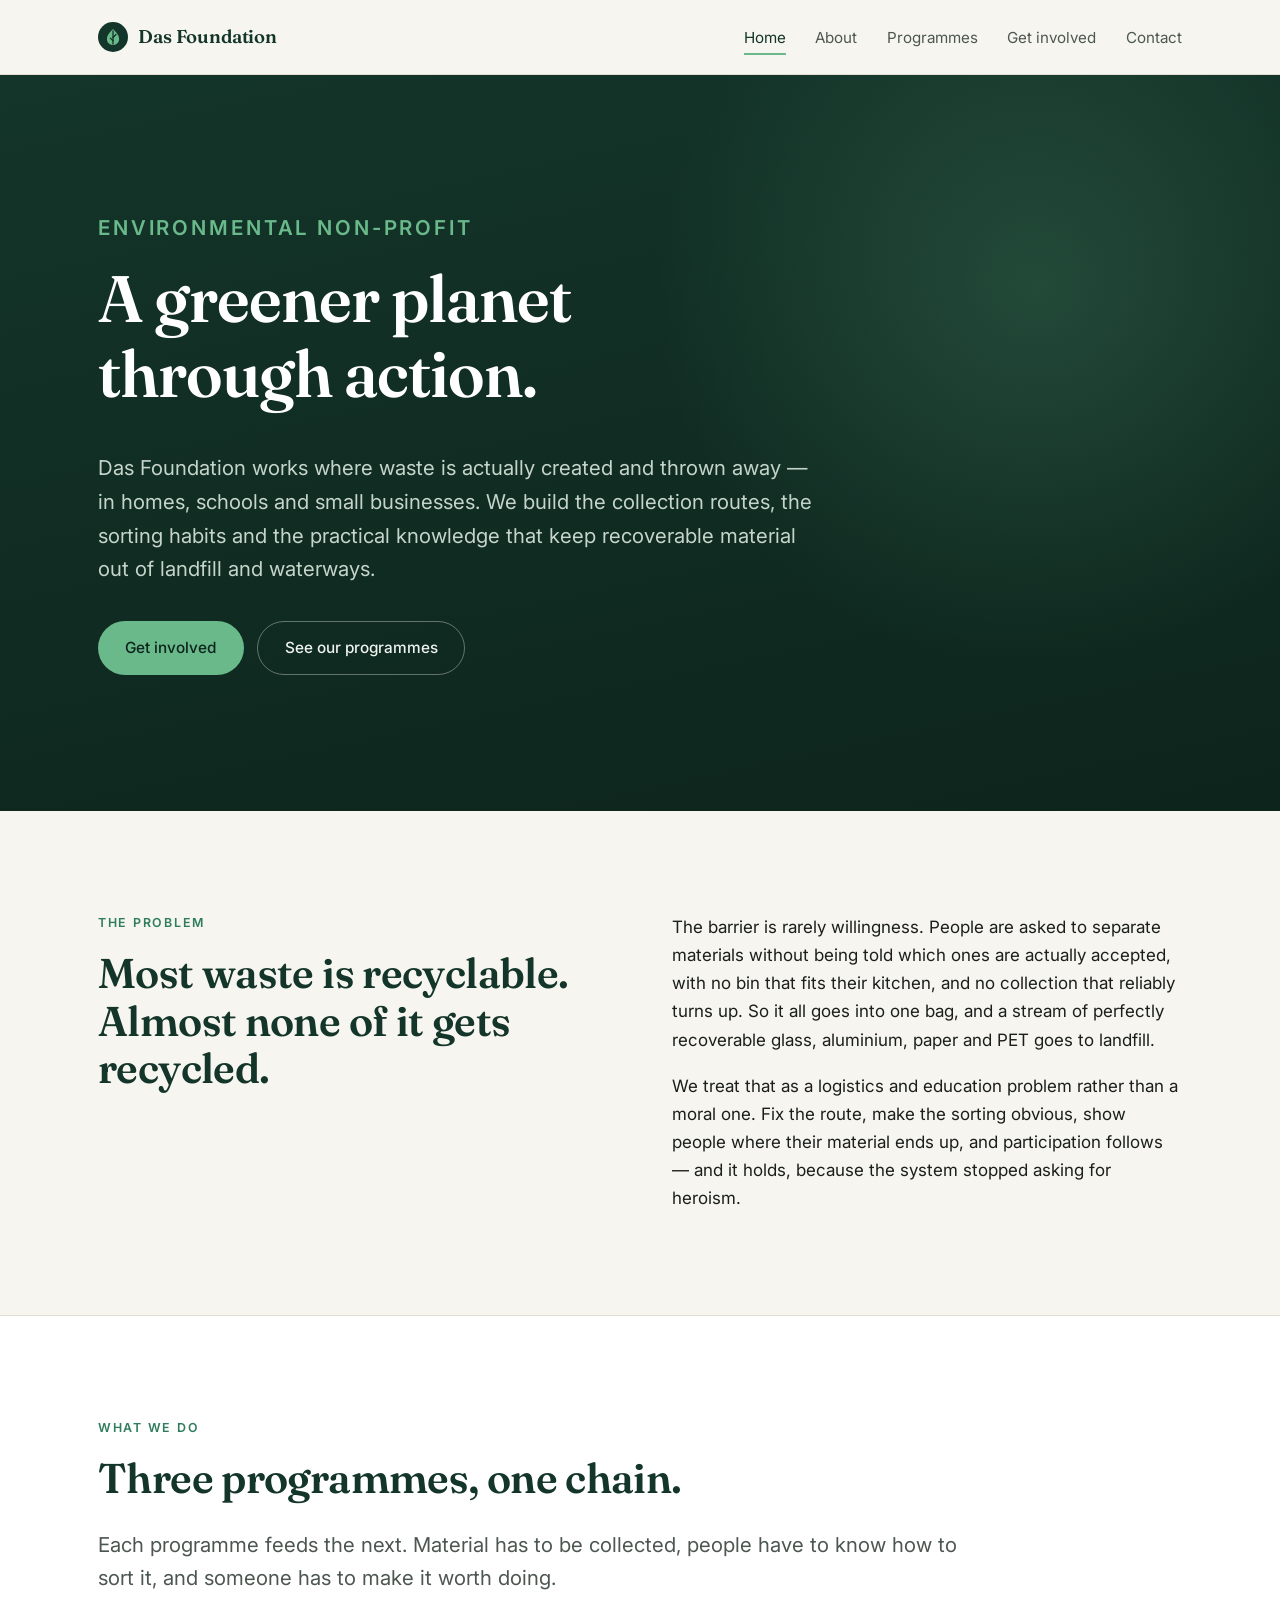
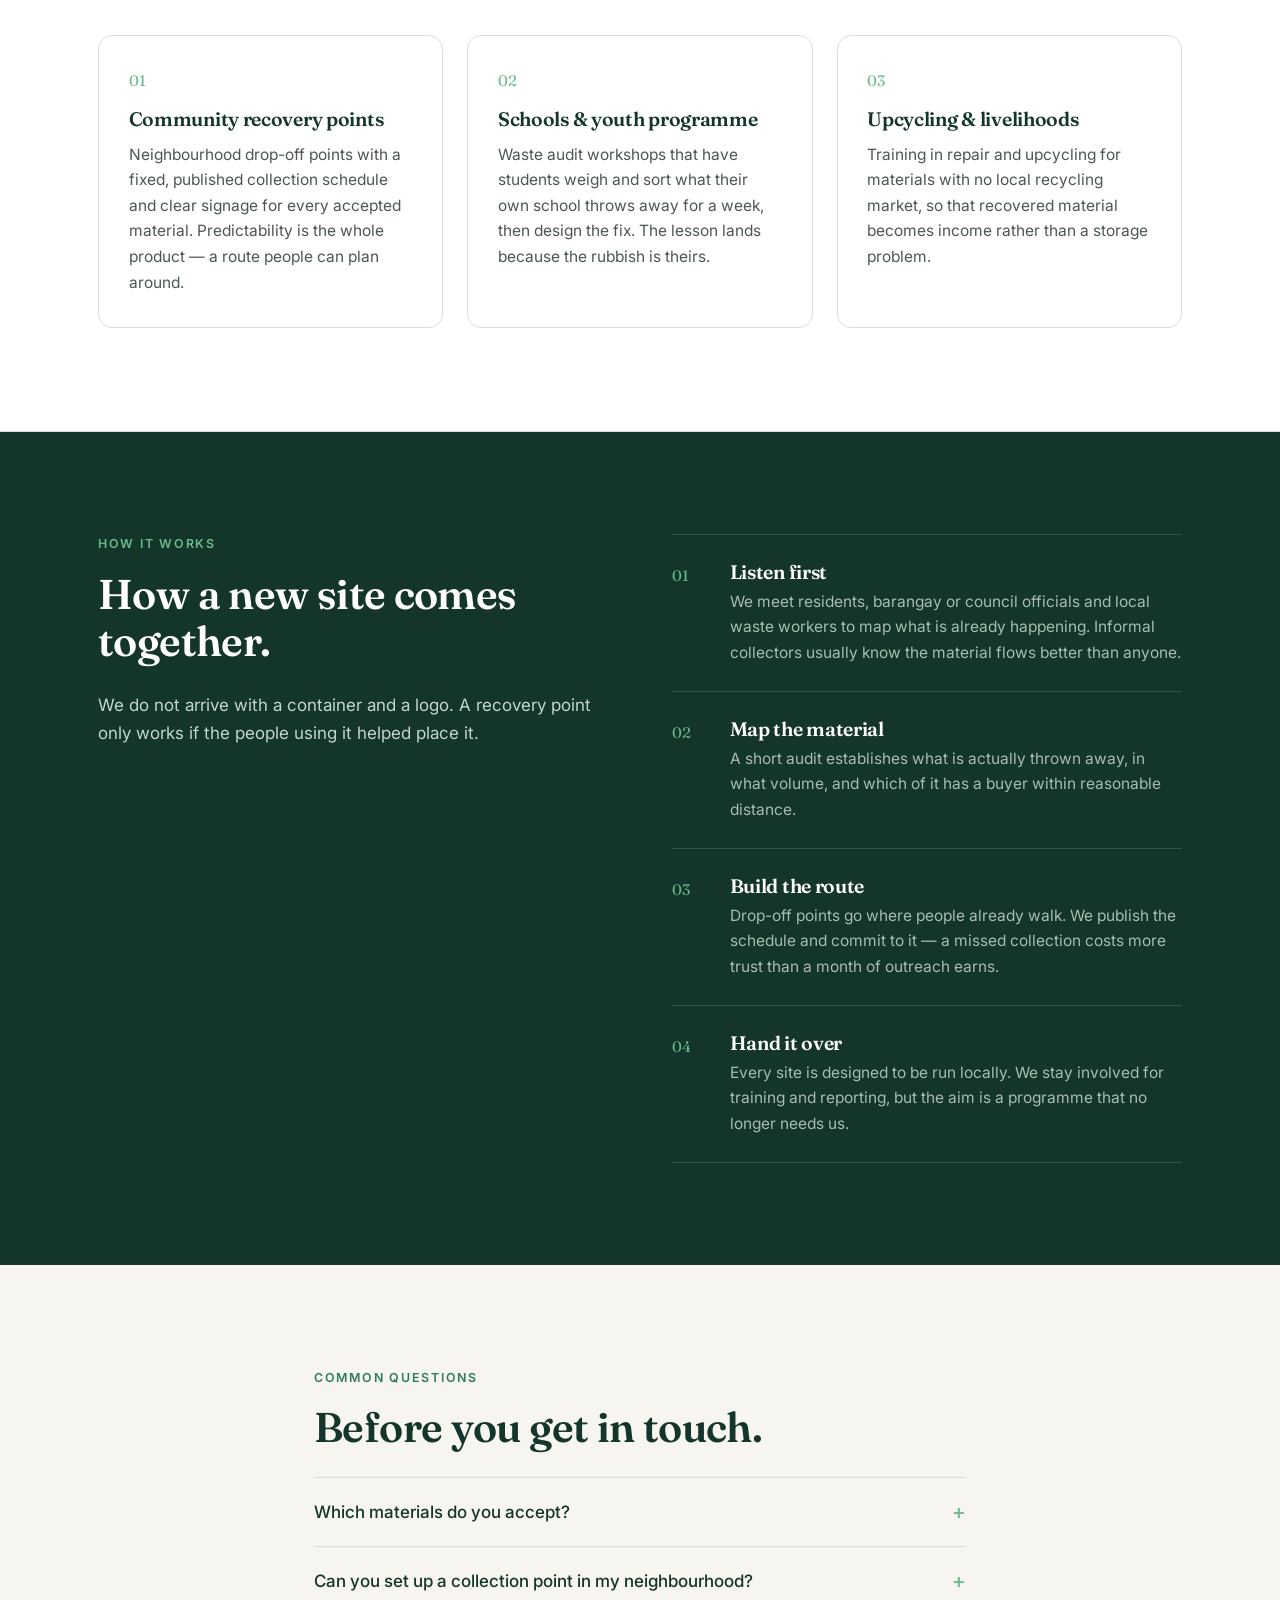
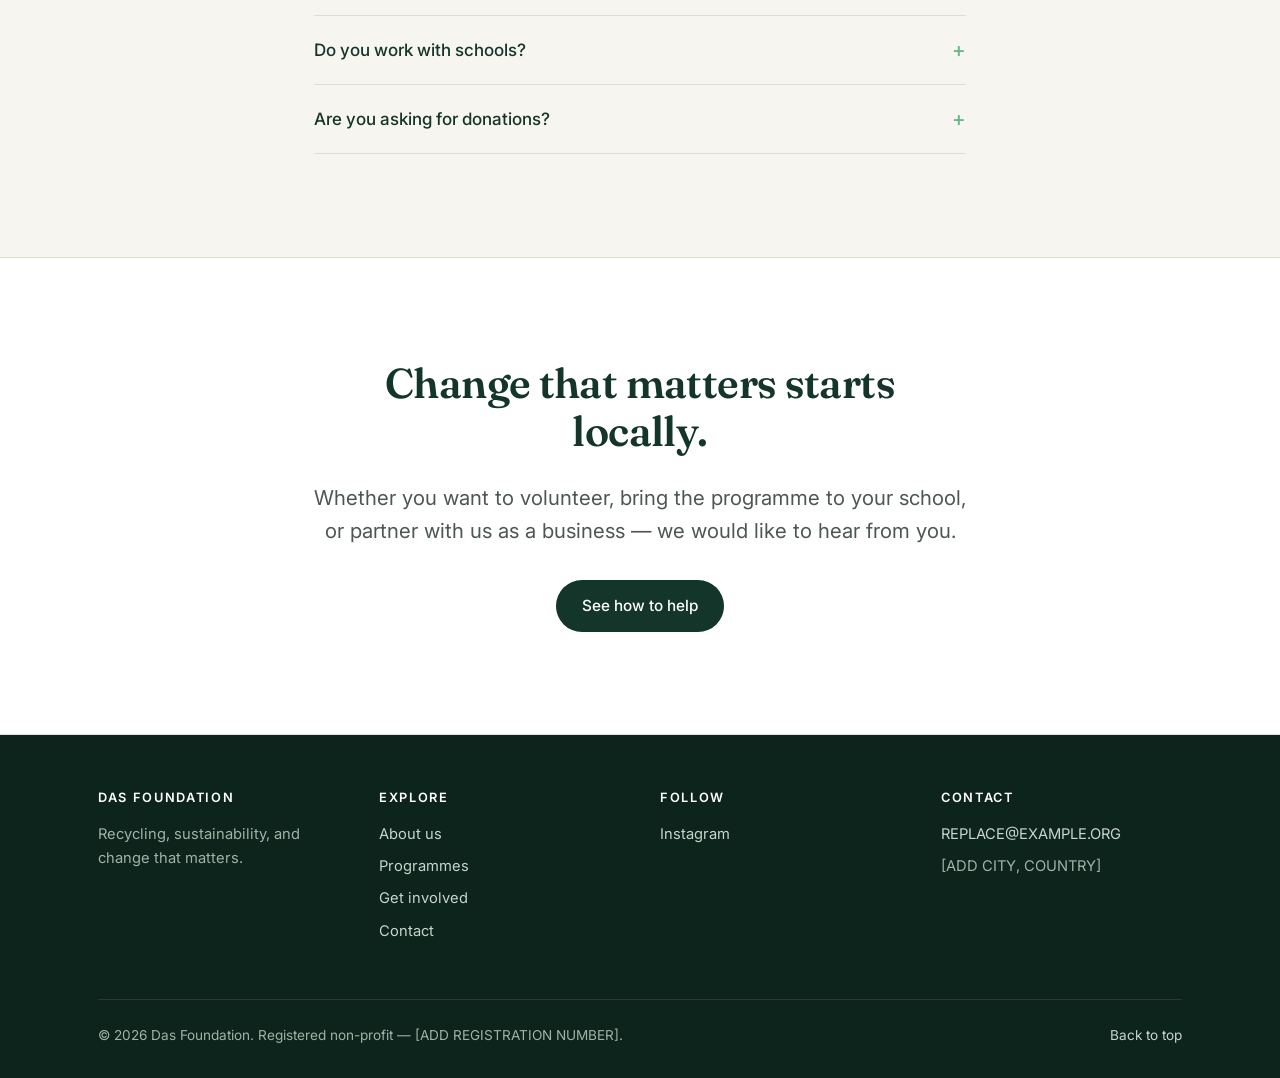
==== index.html @ bc440ded "Add Das Foundation website Static site (no build step) for the Das Foundation environmental non-prof" ====
<!DOCTYPE html>
<html lang="en">
<head>
<meta charset="utf-8">
<meta name="viewport" content="width=device-width, initial-scale=1">
<title>Das Foundation — A Greener Planet Through Action</title>
<meta name="description" content="Das Foundation is an environmental non-profit working on recycling, waste recovery and sustainability education — turning everyday habits into measurable environmental change.">
<link rel="preconnect" href="https://fonts.googleapis.com">
<link rel="preconnect" href="https://fonts.gstatic.com" crossorigin>
<link href="https://fonts.googleapis.com/css2?family=Fraunces:opsz,wght@9..144,500;9..144,600&family=Inter:wght@400;500;600&display=swap" rel="stylesheet">
<link rel="stylesheet" href="styles.css">
<link rel="icon" href="assets/mark.svg" type="image/svg+xml">
<meta property="og:title" content="Das Foundation — A Greener Planet Through Action">
<meta property="og:description" content="Recycling, sustainability, and change that matters.">
<meta property="og:type" content="website">
</head>
<body>

<a class="skip-link" href="#main">Skip to content</a>

<header class="site-header">
  <div class="wrap">
    <a class="brand" href="index.html">
      <img class="mark" src="assets/mark.svg" alt="" width="30" height="30">
      Das Foundation
    </a>
    <button class="nav-toggle" aria-expanded="false" aria-controls="site-nav">Menu</button>
    <nav class="site-nav" id="site-nav" aria-label="Main">
      <ul>
        <li><a href="index.html" aria-current="page">Home</a></li>
        <li><a href="about.html">About</a></li>
        <li><a href="programmes.html">Programmes</a></li>
        <li><a href="get-involved.html">Get involved</a></li>
        <li><a href="contact.html">Contact</a></li>
      </ul>
    </nav>
  </div>
</header>

<main id="main">

  <section class="hero">
    <div class="wrap">
      <p class="eyebrow">Environmental non-profit</p>
      <h1>A greener planet through action.</h1>
      <p>Das Foundation works where waste is actually created and thrown away — in homes, schools and small businesses. We build the collection routes, the sorting habits and the practical knowledge that keep recoverable material out of landfill and waterways.</p>
      <div class="hero-actions">
        <a class="btn btn-primary" href="get-involved.html">Get involved</a>
        <a class="btn btn-ghost" href="programmes.html">See our programmes</a>
      </div>
    </div>
  </section>

  <section>
    <div class="wrap split">
      <div>
        <p class="eyebrow">The problem</p>
        <h2>Most waste is recyclable. Almost none of it gets recycled.</h2>
      </div>
      <div class="narrow">
        <p>The barrier is rarely willingness. People are asked to separate materials without being told which ones are actually accepted, with no bin that fits their kitchen, and no collection that reliably turns up. So it all goes into one bag, and a stream of perfectly recoverable glass, aluminium, paper and PET goes to landfill.</p>
        <p>We treat that as a logistics and education problem rather than a moral one. Fix the route, make the sorting obvious, show people where their material ends up, and participation follows — and it holds, because the system stopped asking for heroism.</p>
      </div>
    </div>
  </section>

  <section class="band">
    <div class="wrap">
      <p class="eyebrow">What we do</p>
      <h2>Three programmes, one chain.</h2>
      <p class="lede narrow" style="margin-bottom:2.5rem">Each programme feeds the next. Material has to be collected, people have to know how to sort it, and someone has to make it worth doing.</p>
      <div class="grid grid-3">
        <article class="card">
          <span class="num">01</span>
          <h3>Community recovery points</h3>
          <p>Neighbourhood drop-off points with a fixed, published collection schedule and clear signage for every accepted material. Predictability is the whole product — a route people can plan around.</p>
        </article>
        <article class="card">
          <span class="num">02</span>
          <h3>Schools &amp; youth programme</h3>
          <p>Waste audit workshops that have students weigh and sort what their own school throws away for a week, then design the fix. The lesson lands because the rubbish is theirs.</p>
        </article>
        <article class="card">
          <span class="num">03</span>
          <h3>Upcycling &amp; livelihoods</h3>
          <p>Training in repair and upcycling for materials with no local recycling market, so that recovered material becomes income rather than a storage problem.</p>
        </article>
      </div>
    </div>
  </section>

  <section class="band-dark">
    <div class="wrap split">
      <div>
        <p class="eyebrow">How it works</p>
        <h2>How a new site comes together.</h2>
        <p>We do not arrive with a container and a logo. A recovery point only works if the people using it helped place it.</p>
      </div>
      <ol class="steps">
        <li>
          <h3>Listen first</h3>
          <p>We meet residents, barangay or council officials and local waste workers to map what is already happening. Informal collectors usually know the material flows better than anyone.</p>
        </li>
        <li>
          <h3>Map the material</h3>
          <p>A short audit establishes what is actually thrown away, in what volume, and which of it has a buyer within reasonable distance.</p>
        </li>
        <li>
          <h3>Build the route</h3>
          <p>Drop-off points go where people already walk. We publish the schedule and commit to it — a missed collection costs more trust than a month of outreach earns.</p>
        </li>
        <li>
          <h3>Hand it over</h3>
          <p>Every site is designed to be run locally. We stay involved for training and reporting, but the aim is a programme that no longer needs us.</p>
        </li>
      </ol>
    </div>
  </section>

  <!--
    OPTIONAL IMPACT SECTION — intentionally left commented out.
    Fill in real, verified figures from your own records before publishing this block.
    Do not publish estimates or illustrative numbers as if they were measured results.

  <section>
    <div class="wrap">
      <p class="eyebrow">Our impact</p>
      <h2>Measured, not estimated.</h2>
      <div class="grid grid-3">
        <article class="card"><h3>[TONNES RECOVERED]</h3><p>[period covered]</p></article>
        <article class="card"><h3>[COLLECTION POINTS]</h3><p>[locations]</p></article>
        <article class="card"><h3>[PEOPLE REACHED]</h3><p>[programme]</p></article>
      </div>
    </div>
  </section>
  -->

  <section>
    <div class="wrap narrow">
      <p class="eyebrow">Common questions</p>
      <h2>Before you get in touch.</h2>

      <details>
        <summary>Which materials do you accept?</summary>
        <p>This varies by site, because it depends entirely on which processors operate nearby. Every recovery point publishes its own accepted-materials list on site. Contact us for the list covering your area.</p>
      </details>

      <details>
        <summary>Can you set up a collection point in my neighbourhood?</summary>
        <p>Possibly. The deciding factors are whether there is a local group willing to help run it and whether there is a processor within viable distance for the materials involved. Get in touch and we will walk through both with you.</p>
      </details>

      <details>
        <summary>Do you work with schools?</summary>
        <p>Yes — the schools programme is one of our three core strands. It runs as a waste audit followed by student-designed interventions, and we adapt it to the length of term and age group.</p>
      </details>

      <details>
        <summary>Are you asking for donations?</summary>
        <p>Not through this website. If you want to support the work, the most useful things you can offer are time, transport, storage space, or an introduction to a processor.</p>
      </details>
    </div>
  </section>

  <section class="band">
    <div class="wrap narrow" style="text-align:center">
      <h2>Change that matters starts locally.</h2>
      <p class="lede">Whether you want to volunteer, bring the programme to your school, or partner with us as a business — we would like to hear from you.</p>
      <p style="margin-top:2rem"><a class="btn btn-dark" href="get-involved.html">See how to help</a></p>
    </div>
  </section>

</main>

<footer class="site-footer">
  <div class="wrap">
    <div class="footer-grid">
      <div class="footer-brand">
        <h4>Das Foundation</h4>
        <p>Recycling, sustainability, and change that matters.</p>
      </div>
      <div>
        <h4>Explore</h4>
        <ul>
          <li><a href="about.html">About us</a></li>
          <li><a href="programmes.html">Programmes</a></li>
          <li><a href="get-involved.html">Get involved</a></li>
          <li><a href="contact.html">Contact</a></li>
        </ul>
      </div>
      <div>
        <h4>Follow</h4>
        <ul>
          <li><a href="https://www.instagram.com/manilai.ngo/" rel="me noopener" target="_blank">Instagram</a></li>
        </ul>
      </div>
      <div>
        <h4>Contact</h4>
        <ul>
          <!-- TODO: replace with your real public contact address and office location. -->
          <li><a href="mailto:REPLACE@EXAMPLE.ORG">REPLACE@EXAMPLE.ORG</a></li>
          <li>[ADD CITY, COUNTRY]</li>
        </ul>
      </div>
    </div>
    <div class="footer-bottom">
      <!-- TODO: add your registration number / charity number and the jurisdiction you are registered in. -->
      <span>&copy; <span data-year>2026</span> Das Foundation. Registered non-profit — [ADD REGISTRATION NUMBER].</span>
      <span><a href="#main">Back to top</a></span>
    </div>
  </div>
</footer>

<script src="main.js"></script>
</body>
</html>
---- styles.css ----
/* Das Foundation — stylesheet */

:root {
  --forest:      #14352a;
  --forest-deep: #0d241c;
  --leaf:        #2f7d5d;
  --sprout:      #6ab98b;
  --sand:        #f7f5ef;
  --paper:       #ffffff;
  --ink:         #1a1f1c;
  --ink-soft:    #4d5751;
  --rule:        #e2ddd2;
  --max:         1180px;
  --pad:         clamp(1.25rem, 5vw, 3rem);
}

*, *::before, *::after { box-sizing: border-box; }

html { scroll-behavior: smooth; }

body {
  margin: 0;
  background: var(--sand);
  color: var(--ink);
  font-family: "Inter", -apple-system, BlinkMacSystemFont, "Segoe UI", Roboto, Helvetica, Arial, sans-serif;
  font-size: 17px;
  line-height: 1.65;
  -webkit-font-smoothing: antialiased;
}

h1, h2, h3, h4 {
  font-family: "Fraunces", Georgia, "Times New Roman", serif;
  font-weight: 600;
  line-height: 1.15;
  letter-spacing: -0.015em;
  margin: 0 0 0.6em;
  color: var(--forest);
}

h1 { font-size: clamp(2.4rem, 6vw, 4.1rem); }
h2 { font-size: clamp(1.8rem, 3.6vw, 2.6rem); }
h3 { font-size: 1.22rem; }

p { margin: 0 0 1.1em; }
p:last-child { margin-bottom: 0; }

a { color: var(--leaf); text-decoration-thickness: 1px; text-underline-offset: 3px; }
a:hover { color: var(--forest); }

img { max-width: 100%; display: block; }

.wrap {
  max-width: var(--max);
  margin-inline: auto;
  padding-inline: var(--pad);
}

.narrow { max-width: 68ch; }

.skip-link {
  position: absolute;
  left: -9999px;
  top: 0;
  background: var(--forest);
  color: #fff;
  padding: 0.7rem 1.1rem;
  z-index: 100;
}

.skip-link:focus { left: 0; }

/* ---------- header ---------- */

.site-header {
  position: sticky;
  top: 0;
  z-index: 50;
  background: rgba(247, 245, 239, 0.92);
  backdrop-filter: blur(10px);
  border-bottom: 1px solid var(--rule);
}

.site-header .wrap {
  display: flex;
  align-items: center;
  justify-content: space-between;
  gap: 1.5rem;
  min-height: 74px;
  position: relative;
}

.brand {
  display: flex;
  align-items: center;
  gap: 0.65rem;
  font-family: "Fraunces", Georgia, serif;
  font-size: 1.16rem;
  font-weight: 600;
  color: var(--forest);
  text-decoration: none;
  letter-spacing: -0.01em;
}

.brand .mark { width: 30px; height: 30px; flex: none; }

.nav-toggle {
  display: none;
  background: none;
  border: 1px solid var(--rule);
  border-radius: 7px;
  padding: 0.45rem 0.7rem;
  font: inherit;
  font-size: 0.9rem;
  color: var(--forest);
  cursor: pointer;
}

.site-nav ul {
  display: flex;
  align-items: center;
  gap: 1.85rem;
  list-style: none;
  margin: 0;
  padding: 0;
}

.site-nav a {
  color: var(--ink-soft);
  text-decoration: none;
  font-size: 0.95rem;
  padding-block: 0.4rem;
  border-bottom: 2px solid transparent;
}

.site-nav a:hover { color: var(--forest); }
.site-nav a[aria-current="page"] { color: var(--forest); border-bottom-color: var(--sprout); }

/* ---------- sections ---------- */

section { padding-block: clamp(3.5rem, 8vw, 6.5rem); }

.eyebrow {
  font-family: "Inter", sans-serif;
  font-size: 0.775rem;
  font-weight: 600;
  letter-spacing: 0.14em;
  text-transform: uppercase;
  color: var(--leaf);
  margin-bottom: 1rem;
}

.lede { font-size: clamp(1.06rem, 1.9vw, 1.28rem); color: var(--ink-soft); }

/* ---------- hero ---------- */

.hero {
  background: linear-gradient(168deg, var(--forest) 0%, var(--forest-deep) 100%);
  color: #eef3ef;
  padding-block: clamp(4.5rem, 11vw, 8.5rem);
  position: relative;
  overflow: hidden;
}

.hero::after {
  content: "";
  position: absolute;
  right: -12%;
  top: -25%;
  width: 62%;
  aspect-ratio: 1;
  background: radial-gradient(circle, rgba(106,185,139,0.20), transparent 68%);
  pointer-events: none;
}

.hero h1 { color: #fff; max-width: 15ch; position: relative; }
.hero .eyebrow { color: var(--sprout); }
.hero p { color: #c6d5cb; max-width: 56ch; font-size: clamp(1.06rem, 1.9vw, 1.28rem); position: relative; }

.hero-actions { display: flex; flex-wrap: wrap; gap: 0.85rem; margin-top: 2.2rem; position: relative; }

.page-head {
  background: var(--forest);
  color: #c6d5cb;
  padding-block: clamp(3rem, 7vw, 5rem);
}

.page-head h1 { color: #fff; font-size: clamp(2.1rem, 4.6vw, 3.2rem); }
.page-head .eyebrow { color: var(--sprout); }
.page-head p { color: #c6d5cb; max-width: 60ch; }

/* ---------- buttons ---------- */

.btn {
  display: inline-block;
  padding: 0.82rem 1.65rem;
  border-radius: 999px;
  font-size: 0.96rem;
  font-weight: 500;
  text-decoration: none;
  border: 1px solid transparent;
  cursor: pointer;
  transition: transform 0.15s ease, background-color 0.15s ease, color 0.15s ease;
}

.btn:hover { transform: translateY(-1px); }
.btn-primary { background: var(--sprout); color: var(--forest-deep); }
.btn-primary:hover { background: #85cca3; color: var(--forest-deep); }
.btn-ghost { border-color: rgba(255,255,255,0.35); color: #eef3ef; }
.btn-ghost:hover { background: rgba(255,255,255,0.1); color: #fff; }
.btn-dark { background: var(--forest); color: #fff; border: none; font-family: inherit; }
.btn-dark:hover { background: var(--leaf); color: #fff; }
.btn-outline { border-color: var(--forest); color: var(--forest); }
.btn-outline:hover { background: var(--forest); color: #fff; }

/* ---------- grids & cards ---------- */

.grid { display: grid; gap: 1.5rem; }
.grid-2 { grid-template-columns: repeat(auto-fit, minmax(300px, 1fr)); }
.grid-3 { grid-template-columns: repeat(auto-fit, minmax(272px, 1fr)); }

.card {
  background: var(--paper);
  border: 1px solid var(--rule);
  border-radius: 14px;
  padding: 2rem 1.85rem;
}

.card .num {
  font-family: "Fraunces", Georgia, serif;
  font-size: 0.95rem;
  color: var(--sprout);
  display: block;
  margin-bottom: 0.9rem;
}

.card p { color: var(--ink-soft); font-size: 0.97rem; }

.split { display: grid; gap: clamp(2rem, 5vw, 4rem); grid-template-columns: repeat(auto-fit, minmax(320px, 1fr)); align-items: start; }

.narrow h3 { margin-top: 2rem; }
.narrow h3:first-child { margin-top: 0; }

.narrow ul { margin: 0 0 1.1em; padding-left: 1.15rem; color: var(--ink-soft); }
.narrow ul li { margin-bottom: 0.55rem; padding-left: 0.25rem; }
.narrow ul li::marker { color: var(--sprout); }
.narrow ul.steps { padding-left: 0; color: inherit; }

.band { background: var(--paper); border-block: 1px solid var(--rule); }
.band-dark { background: var(--forest); color: #c6d5cb; }
.band-dark h2, .band-dark h3 { color: #fff; }
.band-dark .eyebrow { color: var(--sprout); }
.band-dark .lede { color: #c6d5cb; }

/* ---------- steps ---------- */

.steps { list-style: none; margin: 0; padding: 0; counter-reset: step; }

.steps li {
  counter-increment: step;
  padding: 1.6rem 0 1.6rem 3.6rem;
  border-top: 1px solid var(--rule);
  position: relative;
}

.steps li:last-child { border-bottom: 1px solid var(--rule); }

.steps li::before {
  content: counter(step, decimal-leading-zero);
  position: absolute;
  left: 0;
  top: 1.75rem;
  font-family: "Fraunces", Georgia, serif;
  font-size: 0.95rem;
  color: var(--sprout);
}

.steps h3 { margin-bottom: 0.35rem; }
.steps p { color: var(--ink-soft); font-size: 0.97rem; }

.band-dark .steps li { border-color: rgba(255,255,255,0.14); }
.band-dark .steps p { color: #a9bcb0; }

/* ---------- faq ---------- */

details {
  border-top: 1px solid var(--rule);
  padding: 1.25rem 0;
}

details:last-of-type { border-bottom: 1px solid var(--rule); }

summary {
  cursor: pointer;
  font-weight: 500;
  color: var(--forest);
  list-style: none;
  display: flex;
  justify-content: space-between;
  gap: 1rem;
  align-items: center;
}

summary::-webkit-details-marker { display: none; }
summary::after { content: "+"; color: var(--sprout); font-size: 1.3rem; line-height: 1; }
details[open] summary::after { content: "–"; }
details p { margin-top: 0.9rem; color: var(--ink-soft); font-size: 0.97rem; max-width: 72ch; }

/* ---------- form ---------- */

.field { display: block; margin-bottom: 1.15rem; }
.field span { display: block; font-size: 0.87rem; font-weight: 500; margin-bottom: 0.4rem; color: var(--forest); }

.field input, .field select, .field textarea {
  width: 100%;
  padding: 0.72rem 0.9rem;
  border: 1px solid var(--rule);
  border-radius: 9px;
  background: var(--paper);
  font: inherit;
  font-size: 0.96rem;
  color: var(--ink);
}

.field input:focus, .field select:focus, .field textarea:focus {
  outline: 2px solid var(--sprout);
  outline-offset: 1px;
  border-color: transparent;
}

.field textarea { resize: vertical; min-height: 130px; }
.form-note { font-size: 0.85rem; color: var(--ink-soft); margin-top: 1rem; }

/* ---------- footer ---------- */

.site-footer {
  background: var(--forest-deep);
  color: #9fb3a6;
  padding-block: 3.5rem 2rem;
  font-size: 0.92rem;
}

.site-footer h4 { color: #fff; font-family: "Inter", sans-serif; font-size: 0.8rem; letter-spacing: 0.13em; text-transform: uppercase; margin-bottom: 1rem; }
.site-footer a { color: #c6d5cb; text-decoration: none; }
.site-footer a:hover { color: #fff; text-decoration: underline; }
.site-footer ul { list-style: none; margin: 0; padding: 0; }
.site-footer li { margin-bottom: 0.5rem; }

.footer-grid { display: grid; gap: 2.5rem; grid-template-columns: repeat(auto-fit, minmax(190px, 1fr)); }
.footer-brand p { max-width: 34ch; margin-top: 0.9rem; }

.footer-bottom {
  margin-top: 3rem;
  padding-top: 1.5rem;
  border-top: 1px solid rgba(255,255,255,0.11);
  display: flex;
  flex-wrap: wrap;
  gap: 1rem;
  justify-content: space-between;
  font-size: 0.85rem;
}

/* ---------- responsive ---------- */

@media (max-width: 760px) {
  .nav-toggle { display: block; }
  .site-nav {
    display: none;
    position: absolute;
    inset-inline: 0;
    top: 100%;
    background: var(--sand);
    border-bottom: 1px solid var(--rule);
    padding: 0.5rem var(--pad) 1.25rem;
  }
  .site-nav.open { display: block; }
  .site-nav ul { flex-direction: column; align-items: stretch; gap: 0; }
  .site-nav li { border-top: 1px solid var(--rule); }
  .site-nav a { display: block; padding: 0.85rem 0; }
  .site-nav a[aria-current="page"] { border-bottom: none; }
}

@media (prefers-reduced-motion: reduce) {
  html { scroll-behavior: auto; }
  .btn { transition: none; }
  .btn:hover { transform: none; }
}
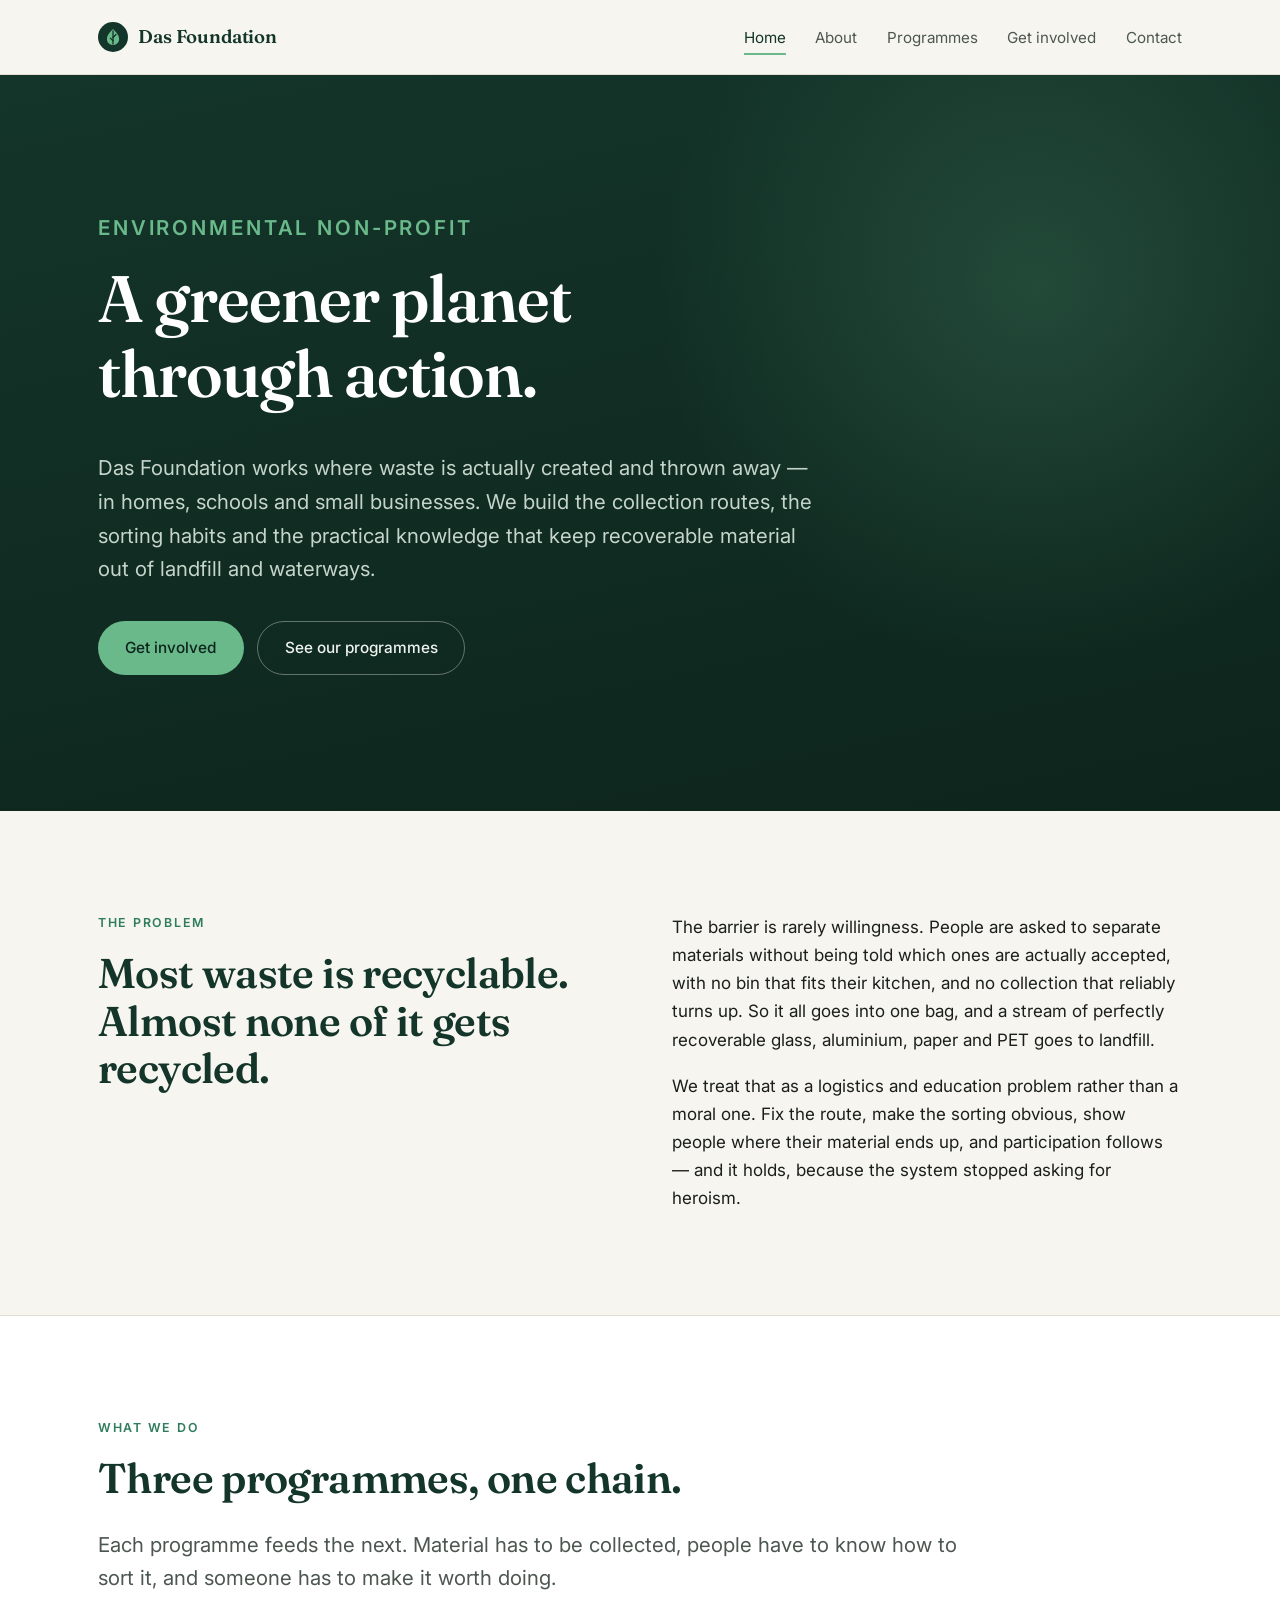
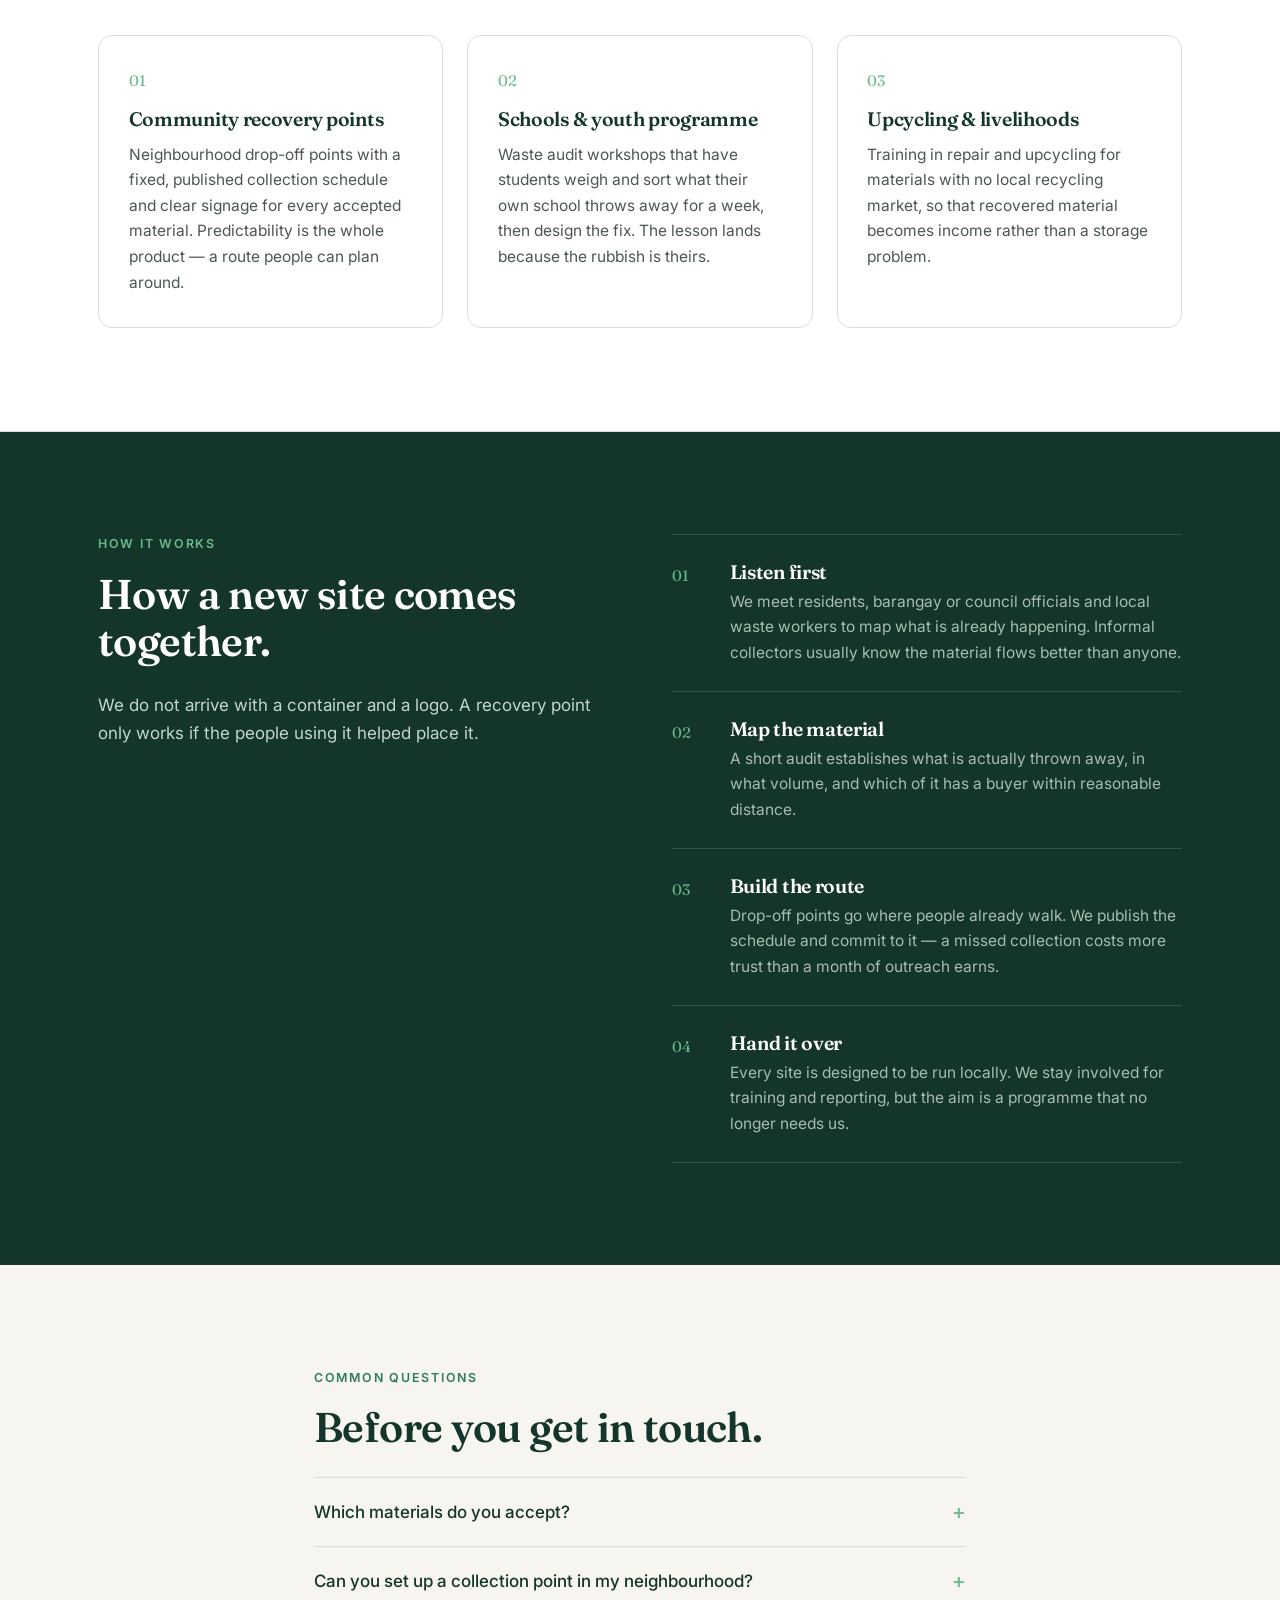
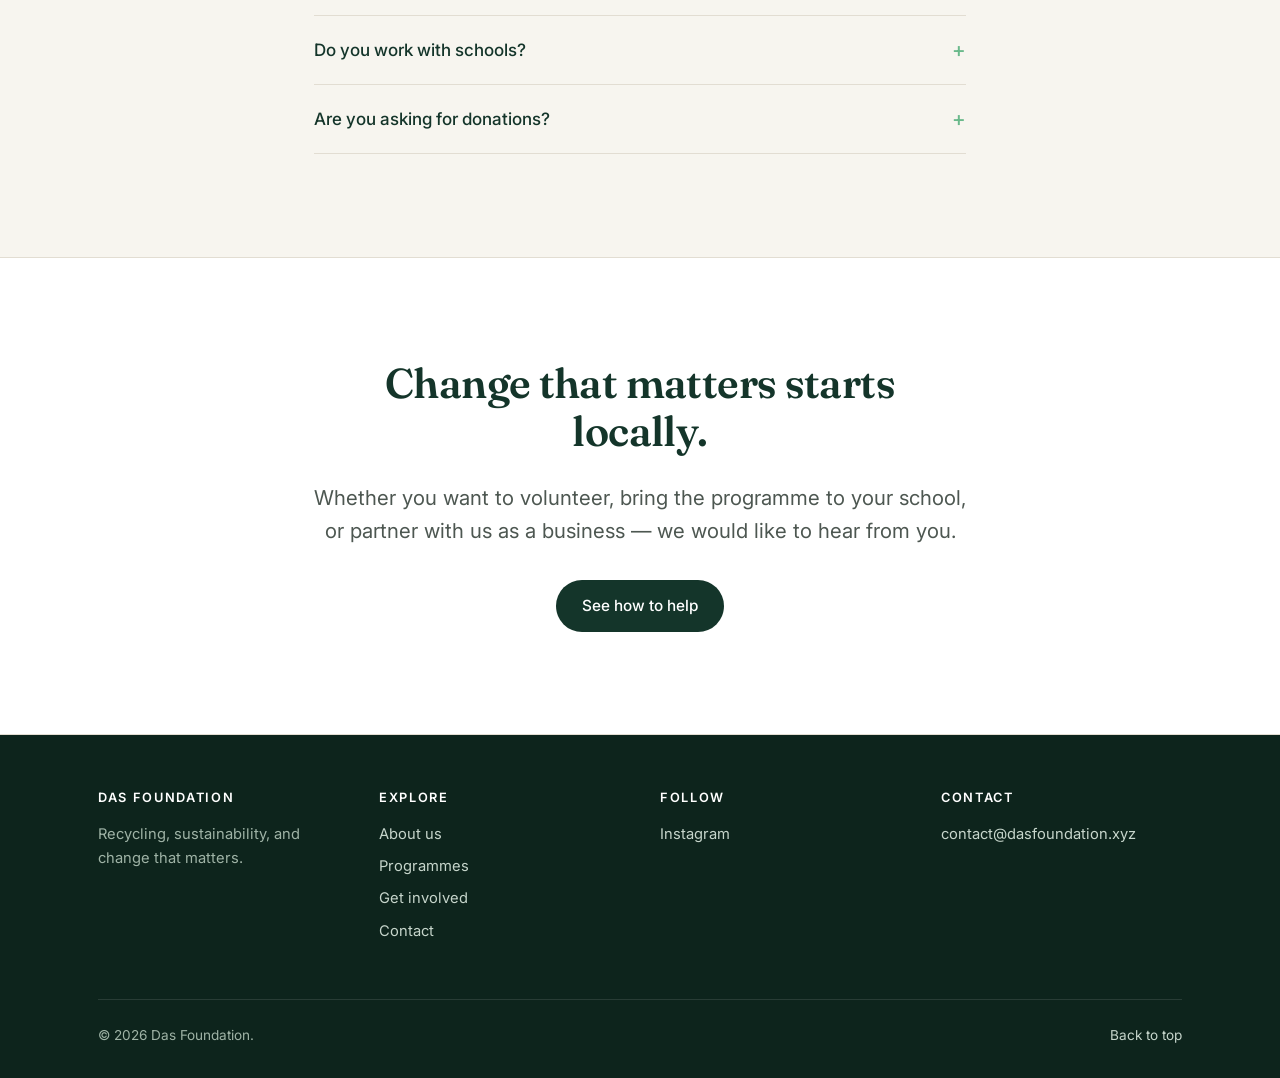
==== commit 8f6e4baf: "Add real contact details and fix Instagram links - Replace REPLACE@EXAMPLE.ORG with contact@dasfound" ====
--- a/index.html
+++ b/index.html
@@ -191,21 +191,18 @@
       <div>
         <h4>Follow</h4>
         <ul>
-          <li><a href="https://www.instagram.com/manilai.ngo/" rel="me noopener" target="_blank">Instagram</a></li>
+          <li><a href="https://www.instagram.com/_dasfoundation/" rel="me noopener" target="_blank">Instagram</a></li>
         </ul>
       </div>
       <div>
         <h4>Contact</h4>
         <ul>
-          <!-- TODO: replace with your real public contact address and office location. -->
-          <li><a href="mailto:REPLACE@EXAMPLE.ORG">REPLACE@EXAMPLE.ORG</a></li>
-          <li>[ADD CITY, COUNTRY]</li>
+          <li><a href="mailto:contact@dasfoundation.xyz">contact@dasfoundation.xyz</a></li>
         </ul>
       </div>
     </div>
     <div class="footer-bottom">
-      <!-- TODO: add your registration number / charity number and the jurisdiction you are registered in. -->
-      <span>&copy; <span data-year>2026</span> Das Foundation. Registered non-profit — [ADD REGISTRATION NUMBER].</span>
+      <span>&copy; <span data-year>2026</span> Das Foundation.</span>
       <span><a href="#main">Back to top</a></span>
     </div>
   </div>
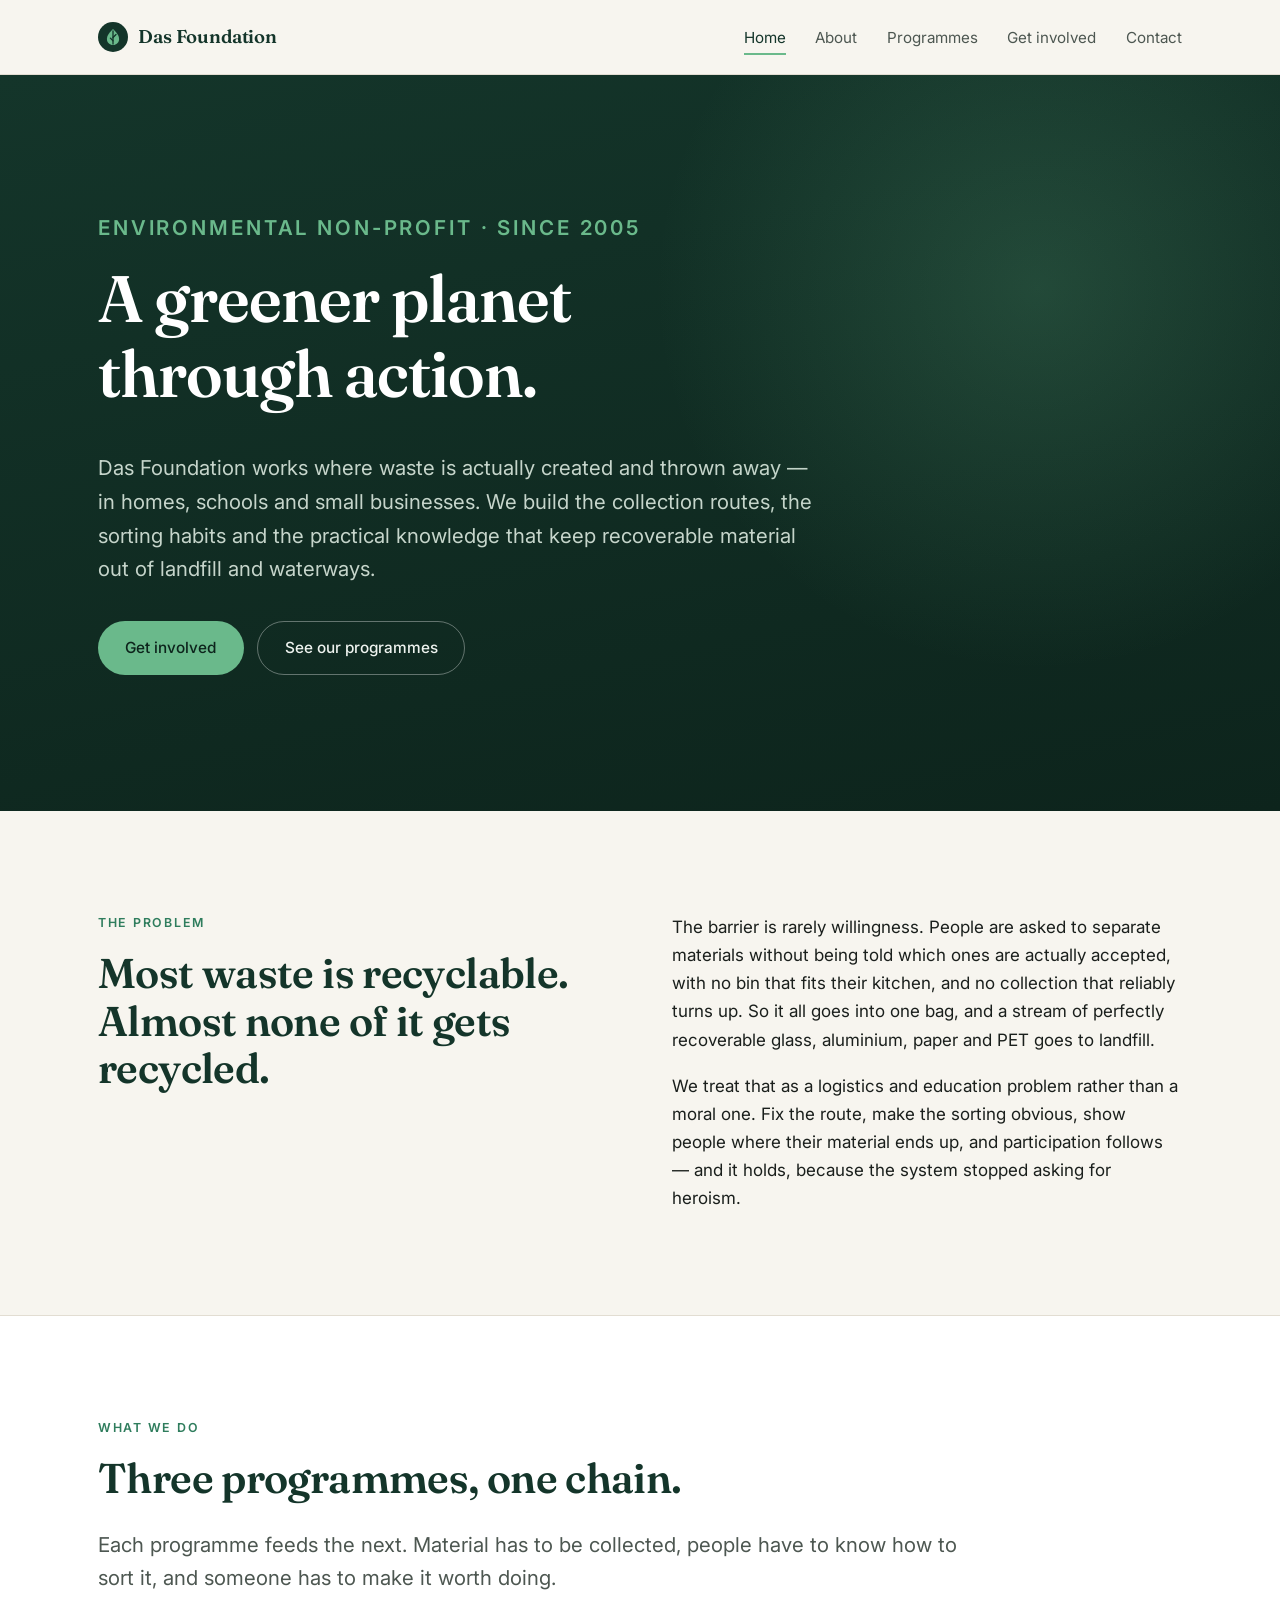
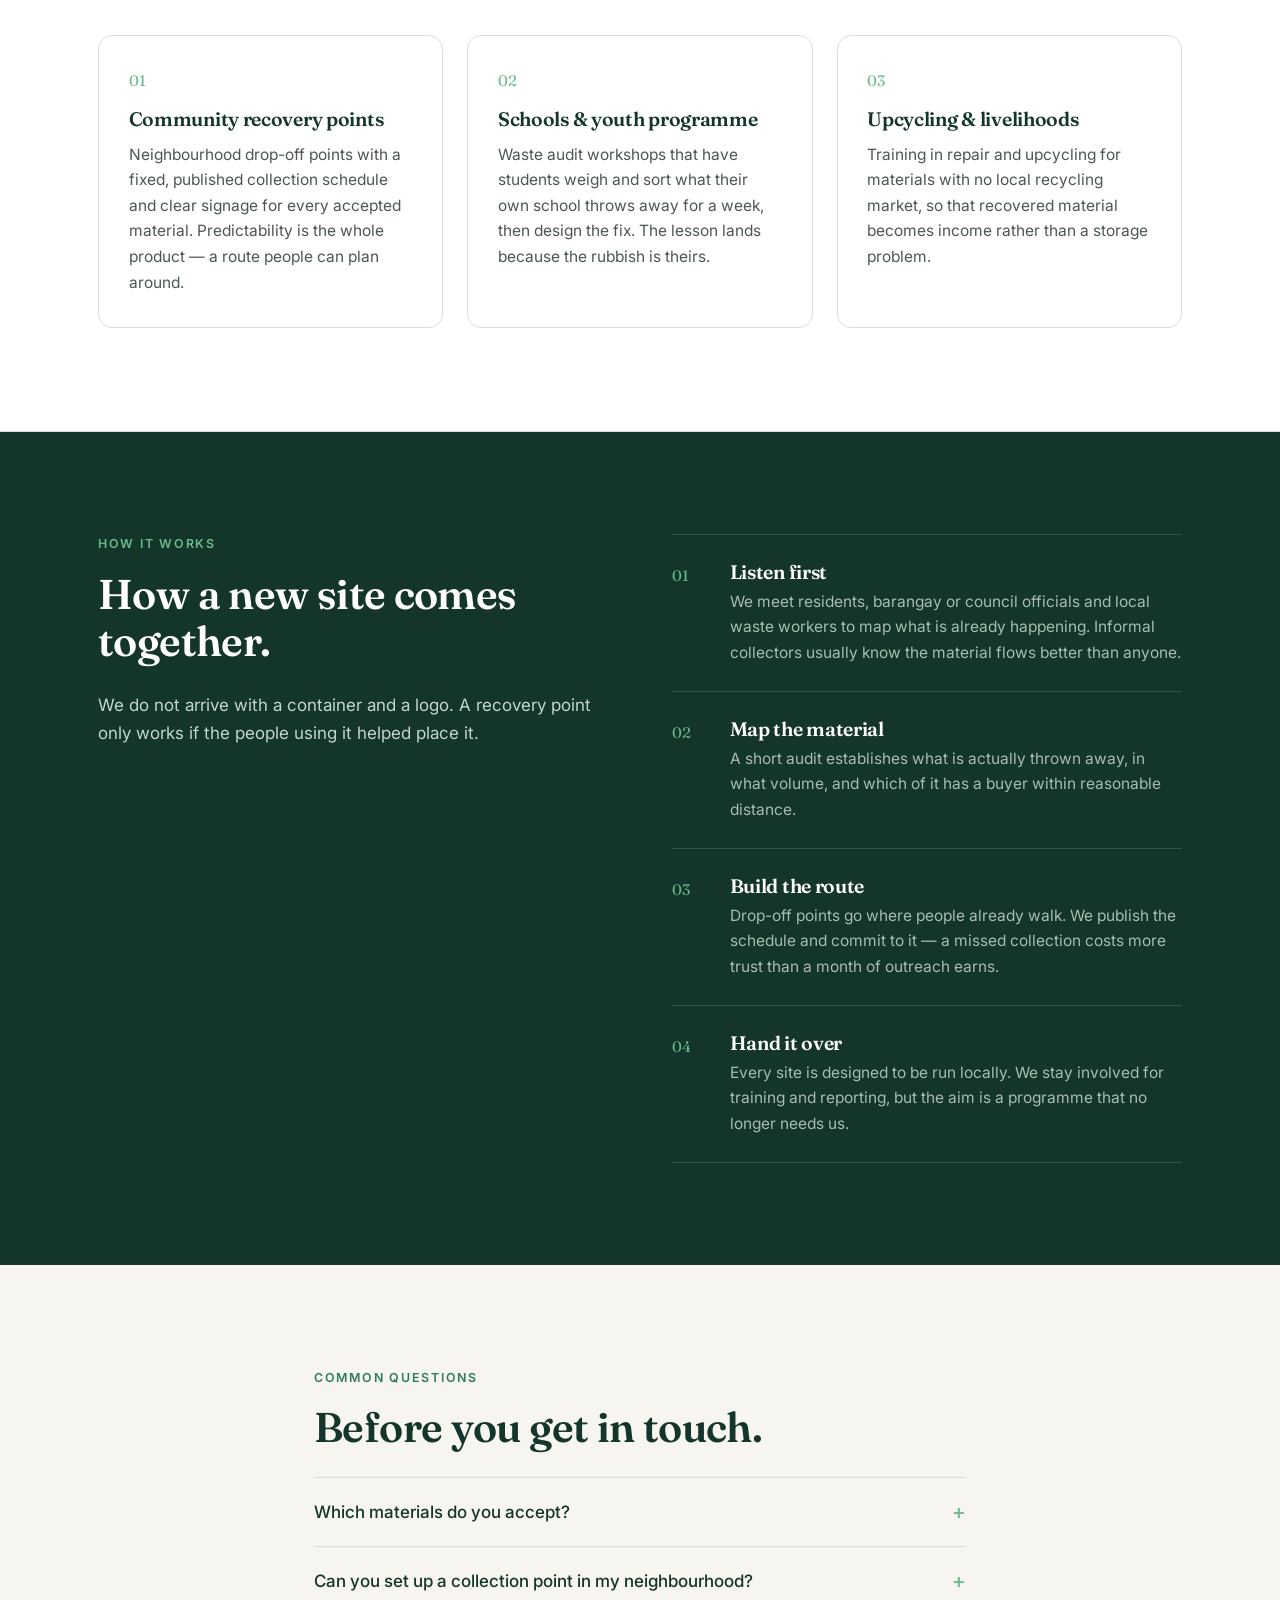
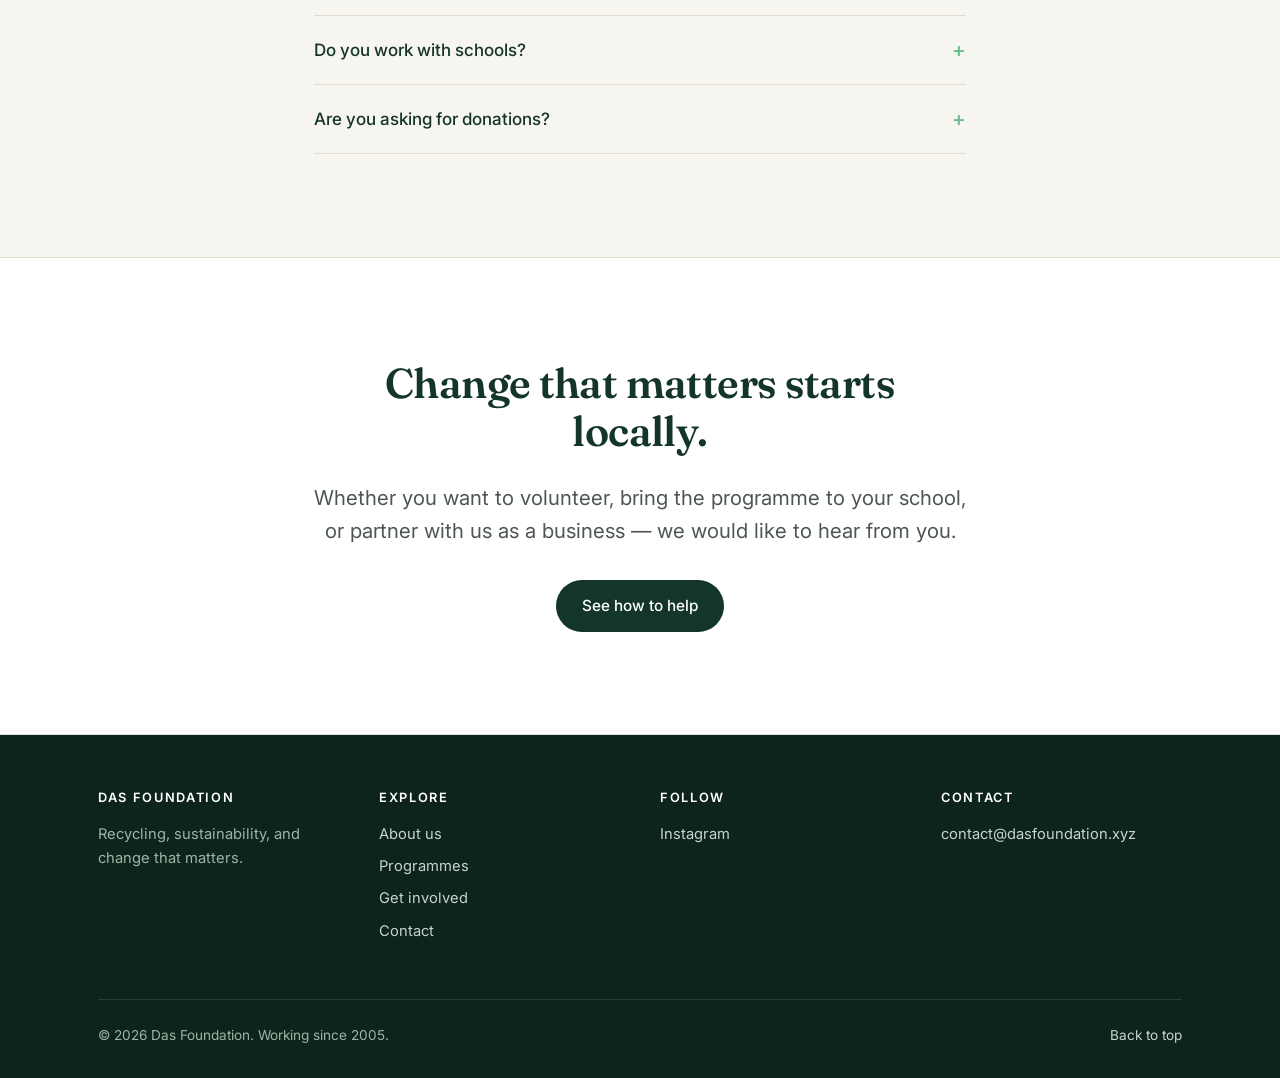
==== commit 33364a36: "Add founding year and note the site migration - "Working since 2005" in the footer on every page, fi" ====
--- a/index.html
+++ b/index.html
@@ -41,7 +41,7 @@
 
   <section class="hero">
     <div class="wrap">
-      <p class="eyebrow">Environmental non-profit</p>
+      <p class="eyebrow">Environmental non-profit &middot; since 2005</p>
       <h1>A greener planet through action.</h1>
       <p>Das Foundation works where waste is actually created and thrown away — in homes, schools and small businesses. We build the collection routes, the sorting habits and the practical knowledge that keep recoverable material out of landfill and waterways.</p>
       <div class="hero-actions">
@@ -202,7 +202,7 @@
       </div>
     </div>
     <div class="footer-bottom">
-      <span>&copy; <span data-year>2026</span> Das Foundation.</span>
+      <span>&copy; <span data-year>2026</span> Das Foundation. Working since 2005.</span>
       <span><a href="#main">Back to top</a></span>
     </div>
   </div>
